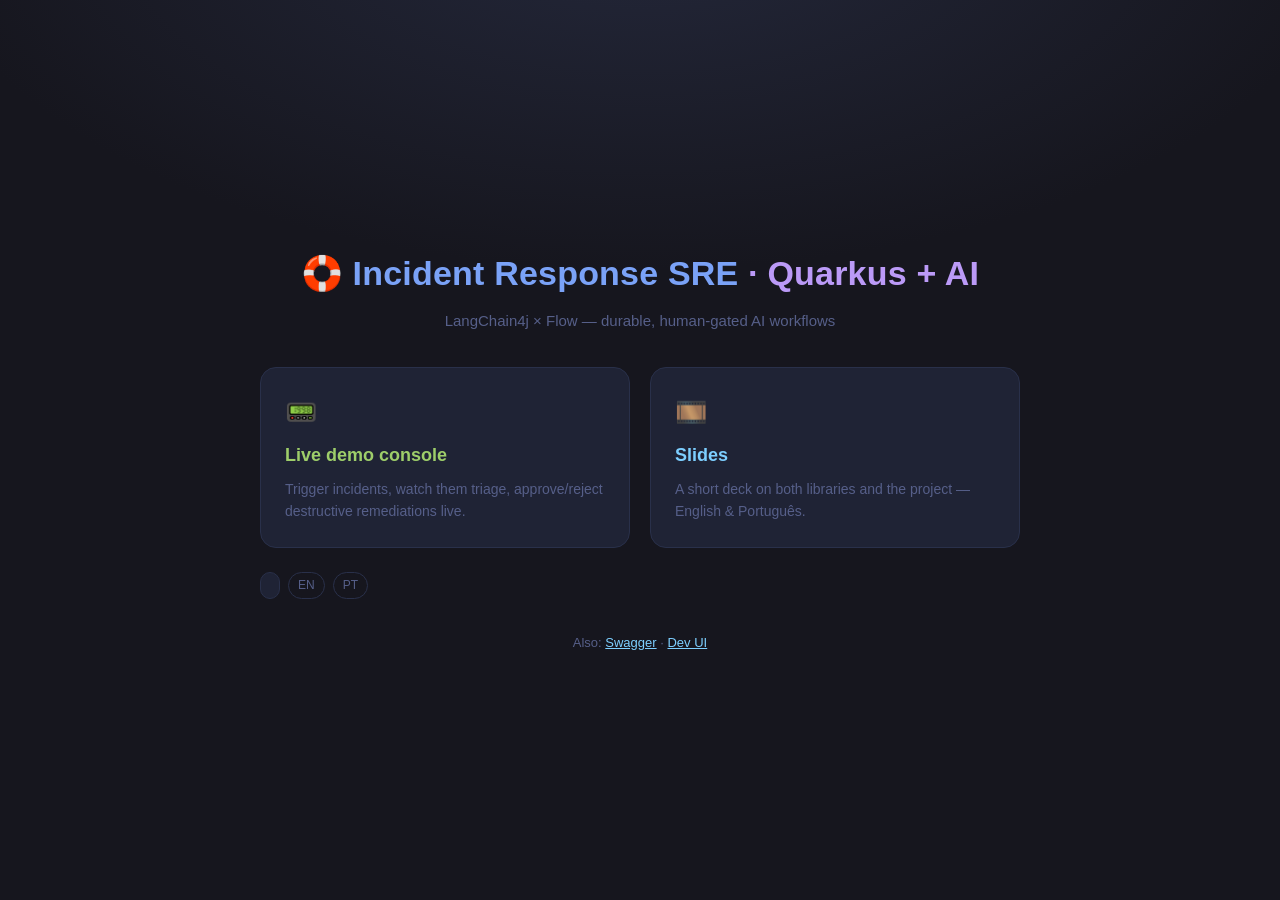
==== src/main/resources/META-INF/resources/index.html @ d0f3d38a "chore: WIP - Incident Response SRE demo (Quarkus Flow + Quarkus LangChain4j) Work in progress, not p" ====
<!DOCTYPE html>
<html lang="en">
<head>
<meta charset="utf-8"/>
<meta name="viewport" content="width=device-width, initial-scale=1"/>
<title>Incident Response SRE — Quarkus + AI</title>
<style>
  :root{--bg:#1a1b26;--bg2:#16161e;--panel:#1f2335;--line:#29304a;--text:#c0caf5;
        --muted:#565f89;--blue:#7aa2f7;--purple:#bb9af7;--cyan:#7dcfff;--green:#9ece6a}
  *{box-sizing:border-box}
  body{margin:0;min-height:100vh;background:
        radial-gradient(1200px 600px at 50% -10%, #24283b 0%, var(--bg2) 60%);
        color:var(--text);font:16px/1.6 -apple-system,BlinkMacSystemFont,"Segoe UI",Inter,Roboto,sans-serif;
        display:flex;flex-direction:column;align-items:center;justify-content:center;gap:34px;padding:40px}
  header{text-align:center}
  h1{margin:0;font-size:34px;font-weight:680;color:var(--blue);letter-spacing:.2px}
  h1 span{color:var(--purple)}
  .sub{color:var(--muted);margin-top:8px;font-size:15px}
  .cards{display:grid;grid-template-columns:repeat(auto-fit,minmax(280px,1fr));gap:20px;max-width:760px;width:100%}
  a.card{display:flex;flex-direction:column;gap:8px;padding:24px;border:1px solid var(--line);border-radius:16px;
         background:var(--panel);color:var(--text);text-decoration:none;transition:.16s}
  a.card:hover{border-color:var(--blue);transform:translateY(-3px);box-shadow:0 14px 40px rgba(0,0,0,.45)}
  .card .ico{font-size:26px}
  .card .t{font-size:18px;font-weight:680;color:var(--cyan)}
  .card.demo .t{color:var(--green)}
  .card .d{color:var(--muted);font-size:14px}
  .links{display:flex;gap:8px;flex-wrap:wrap;margin-top:4px}
  .links a{font-size:12px;color:var(--muted);border:1px solid var(--line);padding:3px 9px;border-radius:20px;text-decoration:none}
  .links a:hover{color:var(--cyan);border-color:var(--cyan)}
  footer{color:var(--muted);font-size:13px}
</style>
</head>
<body>
  <header>
    <h1>🛟 Incident Response SRE <span>· Quarkus + AI</span></h1>
    <div class="sub">LangChain4j × Flow — durable, human-gated AI workflows</div>
  </header>

  <div class="cards">
    <a class="card demo" href="/console.html">
      <div class="ico">📟</div>
      <div class="t">Live demo console</div>
      <div class="d">Trigger incidents, watch them triage, approve/reject destructive remediations live.</div>
    </a>
    <a class="card" href="/slides/">
      <div class="ico">🎞️</div>
      <div class="t">Slides</div>
      <div class="d">A short deck on both libraries and the project — English &amp; Português.</div>
      <div class="links">
        <a href="/slides/en.html">EN</a>
        <a href="/slides/pt.html">PT</a>
      </div>
    </a>
  </div>

  <footer>
    Also: <a href="/q/swagger-ui" style="color:var(--cyan)">Swagger</a> ·
    <a href="/q/dev-ui" style="color:var(--cyan)">Dev UI</a>
  </footer>
</body>
</html>
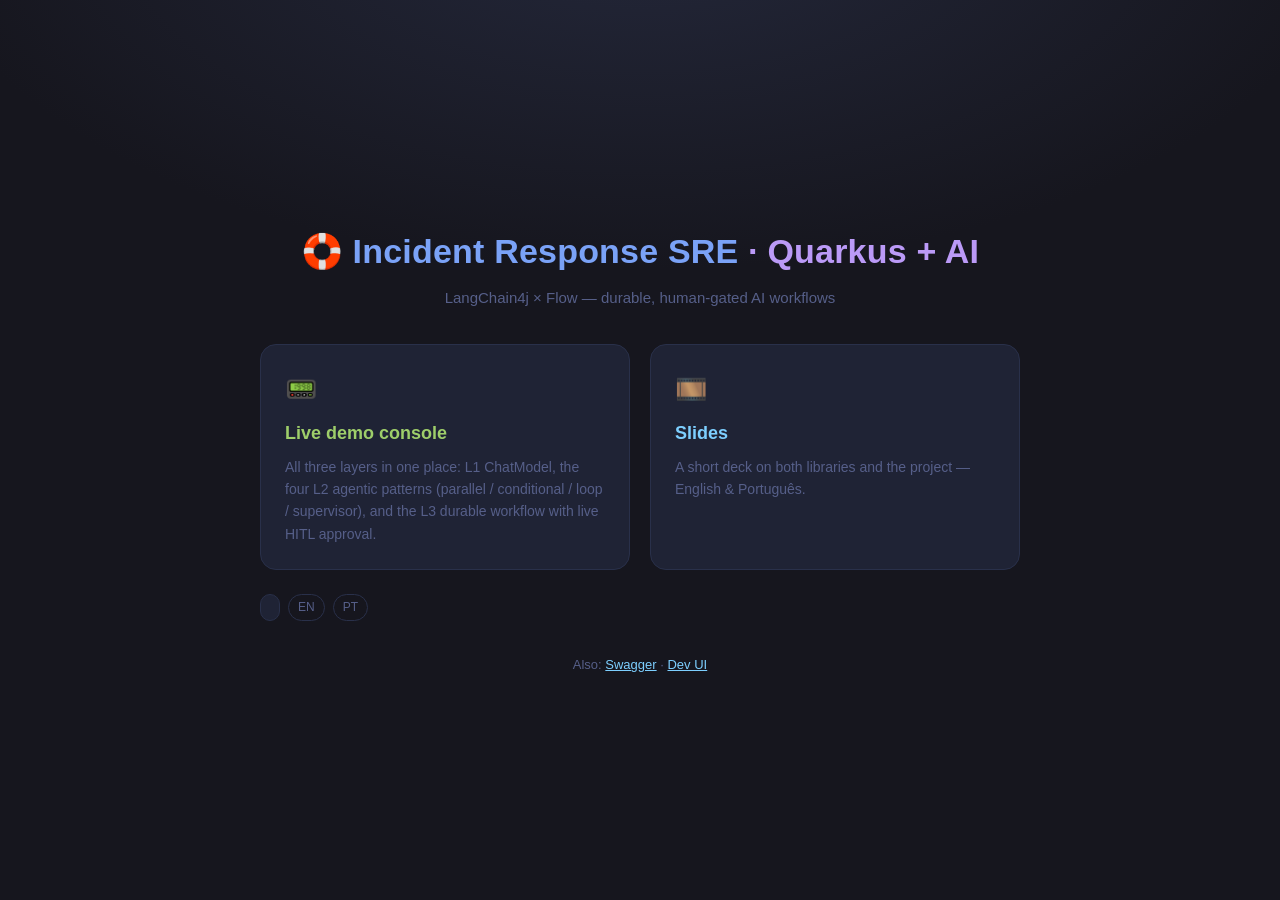
==== commit ec5e6026: "feat: per-pattern agentic layers, supervisor, error handling, durable HITL flow Restructure the demo" ====
--- a/src/main/resources/META-INF/resources/index.html
+++ b/src/main/resources/META-INF/resources/index.html
@@ -40,7 +40,7 @@
     <a class="card demo" href="/console.html">
       <div class="ico">📟</div>
       <div class="t">Live demo console</div>
-      <div class="d">Trigger incidents, watch them triage, approve/reject destructive remediations live.</div>
+      <div class="d">All three layers in one place: L1 ChatModel, the four L2 agentic patterns (parallel / conditional / loop / supervisor), and the L3 durable workflow with live HITL approval.</div>
     </a>
     <a class="card" href="/slides/">
       <div class="ico">🎞️</div>
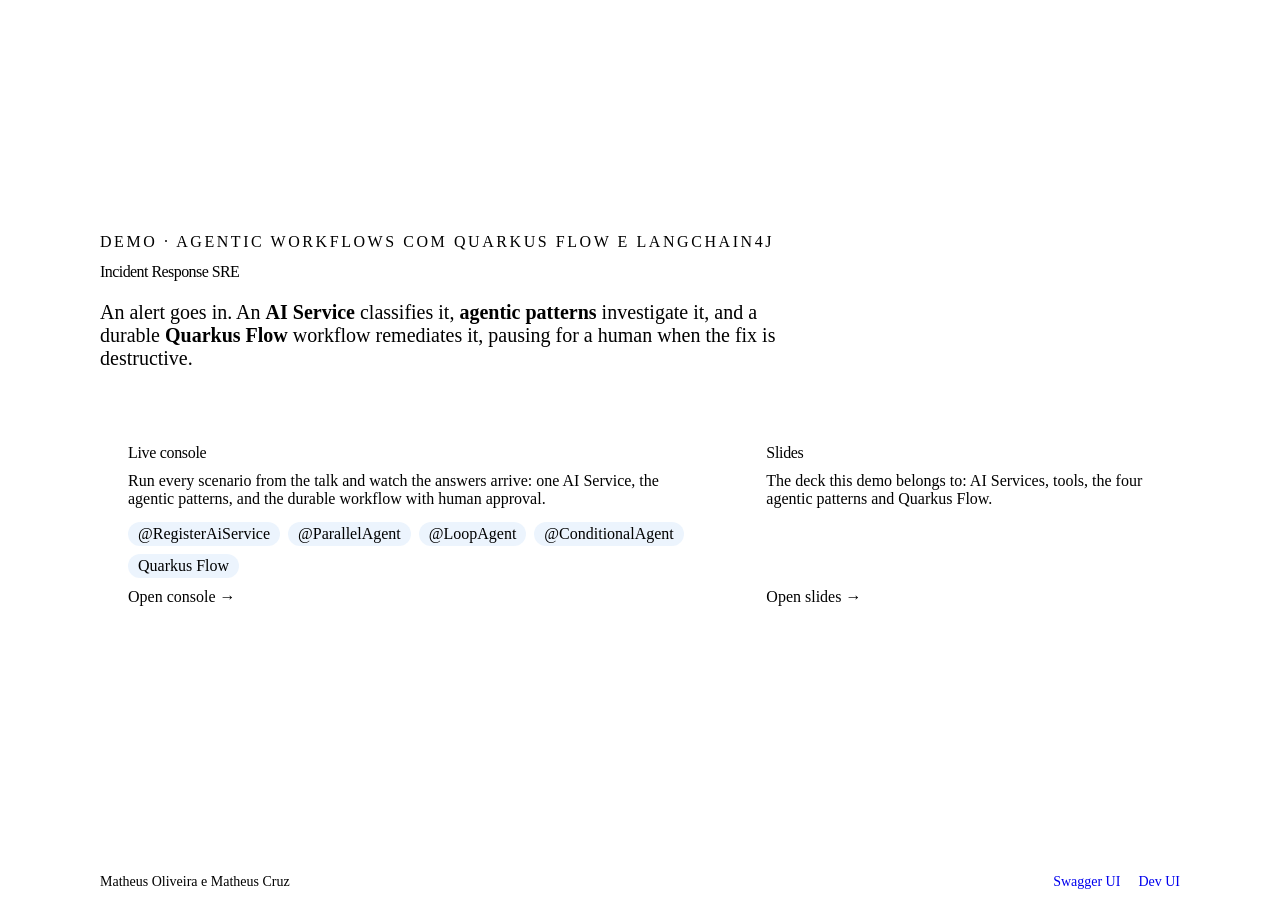
==== commit 662b8ed1: "feat: redesign live console and ground agents with observability tools Rebuild the console in the ta" ====
--- a/src/main/resources/META-INF/resources/index.html
+++ b/src/main/resources/META-INF/resources/index.html
@@ -1,61 +1,65 @@
 <!DOCTYPE html>
 <html lang="en">
 <head>
-<meta charset="utf-8"/>
-<meta name="viewport" content="width=device-width, initial-scale=1"/>
-<title>Incident Response SRE — Quarkus + AI</title>
+<meta charset="utf-8">
+<meta name="viewport" content="width=device-width, initial-scale=1">
+<title>Incident Response SRE</title>
+<link rel="stylesheet" href="/assets/brand.css">
 <style>
-  :root{--bg:#1a1b26;--bg2:#16161e;--panel:#1f2335;--line:#29304a;--text:#c0caf5;
-        --muted:#565f89;--blue:#7aa2f7;--purple:#bb9af7;--cyan:#7dcfff;--green:#9ece6a}
-  *{box-sizing:border-box}
-  body{margin:0;min-height:100vh;background:
-        radial-gradient(1200px 600px at 50% -10%, #24283b 0%, var(--bg2) 60%);
-        color:var(--text);font:16px/1.6 -apple-system,BlinkMacSystemFont,"Segoe UI",Inter,Roboto,sans-serif;
-        display:flex;flex-direction:column;align-items:center;justify-content:center;gap:34px;padding:40px}
-  header{text-align:center}
-  h1{margin:0;font-size:34px;font-weight:680;color:var(--blue);letter-spacing:.2px}
-  h1 span{color:var(--purple)}
-  .sub{color:var(--muted);margin-top:8px;font-size:15px}
-  .cards{display:grid;grid-template-columns:repeat(auto-fit,minmax(280px,1fr));gap:20px;max-width:760px;width:100%}
-  a.card{display:flex;flex-direction:column;gap:8px;padding:24px;border:1px solid var(--line);border-radius:16px;
-         background:var(--panel);color:var(--text);text-decoration:none;transition:.16s}
-  a.card:hover{border-color:var(--blue);transform:translateY(-3px);box-shadow:0 14px 40px rgba(0,0,0,.45)}
-  .card .ico{font-size:26px}
-  .card .t{font-size:18px;font-weight:680;color:var(--cyan)}
-  .card.demo .t{color:var(--green)}
-  .card .d{color:var(--muted);font-size:14px}
-  .links{display:flex;gap:8px;flex-wrap:wrap;margin-top:4px}
-  .links a{font-size:12px;color:var(--muted);border:1px solid var(--line);padding:3px 9px;border-radius:20px;text-decoration:none}
-  .links a:hover{color:var(--cyan);border-color:var(--cyan)}
-  footer{color:var(--muted);font-size:13px}
+  body { display: flex; flex-direction: column; min-height: 100vh; }
+  main { flex: 1; display: flex; flex-direction: column; justify-content: center; gap: 48px;
+    max-width: 1080px; width: 100%; margin: 0 auto; padding: 56px 24px; }
+  .kicker { font: 700 13px var(--font-display); letter-spacing: .16em; text-transform: uppercase; color: var(--blue); }
+  h1 { font: 900 clamp(40px, 7vw, 76px)/1 var(--font-display); letter-spacing: -.035em; margin: 12px 0 18px; }
+  .lede { font-size: 20px; color: var(--ink); max-width: 720px; margin: 20px 0 0; }
+  .lede b { color: var(--blue); }
+  .cards { display: grid; grid-template-columns: 1.4fr 1fr; gap: 20px; }
+  .card { display: flex; flex-direction: column; gap: 10px; padding: 26px 28px; border-radius: 12px;
+    background: var(--surface); box-shadow: var(--shadow); border-top: 4px solid var(--blue);
+    color: var(--dark); text-decoration: none; transition: transform .16s, box-shadow .16s; }
+  .card:hover { transform: translateY(-3px); box-shadow: var(--shadow-lg); }
+  .card.primary { border-top-color: var(--red); }
+  .card .t { font: 900 26px/1.1 var(--font-display); letter-spacing: -.02em; }
+  .card .d { color: var(--muted); }
+  .layers { display: flex; gap: 8px; flex-wrap: wrap; margin-top: 4px; }
+  .layers span { font: 600 12px var(--font-mono); padding: 3px 10px; border-radius: 999px;
+    background: rgba(70, 149, 235, .1); color: var(--blue); }
+  .go { margin-top: auto; font: 700 15px var(--font-display); color: var(--blue); }
+  .card.primary .go { color: var(--red); }
+  footer { display: flex; justify-content: space-between; gap: 16px; flex-wrap: wrap;
+    padding: 18px 24px; font-size: 14px; color: var(--muted); max-width: 1080px; width: 100%; margin: 0 auto; }
+  footer nav { display: flex; gap: 18px; }
+  footer a { text-decoration: none; font-weight: 500; }
+  @media (max-width: 760px) { .cards { grid-template-columns: 1fr; } }
 </style>
 </head>
 <body>
+<main>
   <header>
-    <h1>🛟 Incident Response SRE <span>· Quarkus + AI</span></h1>
-    <div class="sub">LangChain4j × Flow — durable, human-gated AI workflows</div>
+    <div class="kicker">Demo · Agentic Workflows com Quarkus Flow e LangChain4J</div>
+    <h1>Incident Response <span class="grad-text">SRE</span></h1>
+    <span class="grad-bar"></span>
+    <p class="lede">An alert goes in. An <b>AI Service</b> classifies it, <b>agentic patterns</b> investigate it,
+      and a durable <b>Quarkus Flow</b> workflow remediates it, pausing for a human when the fix is destructive.</p>
   </header>
 
   <div class="cards">
-    <a class="card demo" href="/console.html">
-      <div class="ico">📟</div>
-      <div class="t">Live demo console</div>
-      <div class="d">All three layers in one place: L1 ChatModel, the four L2 agentic patterns (parallel / conditional / loop / supervisor), and the L3 durable workflow with live HITL approval.</div>
+    <a class="card primary" href="/console.html">
+      <span class="t">Live console</span>
+      <span class="d">Run every scenario from the talk and watch the answers arrive: one AI Service, the agentic patterns, and the durable workflow with human approval.</span>
+      <span class="layers"><span>@RegisterAiService</span><span>@ParallelAgent</span><span>@LoopAgent</span><span>@ConditionalAgent</span><span>Quarkus Flow</span></span>
+      <span class="go">Open console →</span>
     </a>
-    <a class="card" href="/slides/">
-      <div class="ico">🎞️</div>
-      <div class="t">Slides</div>
-      <div class="d">A short deck on both libraries and the project — English &amp; Português.</div>
-      <div class="links">
-        <a href="/slides/en.html">EN</a>
-        <a href="/slides/pt.html">PT</a>
-      </div>
+    <a class="card" href="/talks/slides/agentic-workflows-com-quarkus-flow-e-langchain4j.html">
+      <span class="t">Slides</span>
+      <span class="d">The deck this demo belongs to: AI Services, tools, the four agentic patterns and Quarkus Flow.</span>
+      <span class="go">Open slides →</span>
     </a>
   </div>
-
-  <footer>
-    Also: <a href="/q/swagger-ui" style="color:var(--cyan)">Swagger</a> ·
-    <a href="/q/dev-ui" style="color:var(--cyan)">Dev UI</a>
-  </footer>
+</main>
+<footer>
+  <span>Matheus Oliveira e Matheus Cruz</span>
+  <nav><a href="/q/swagger-ui">Swagger UI</a><a href="/q/dev-ui">Dev UI</a></nav>
+</footer>
 </body>
 </html>
